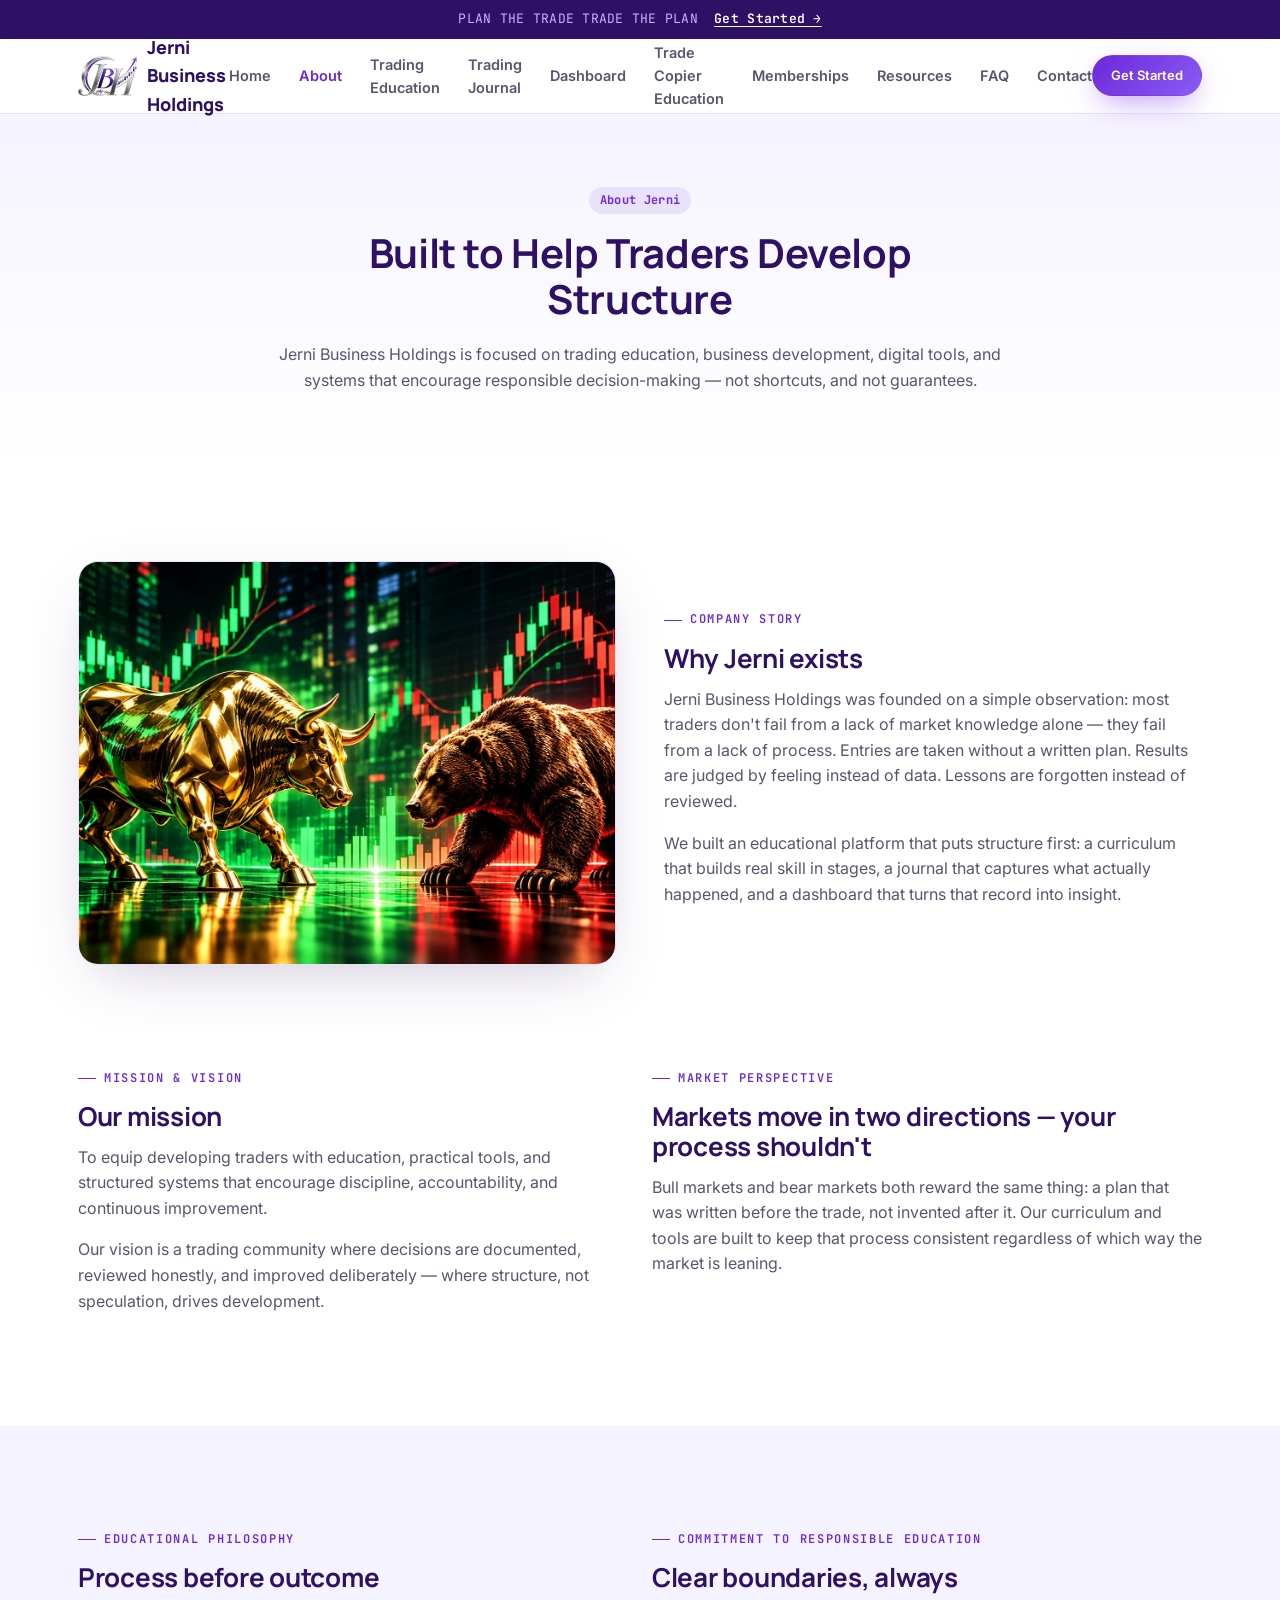
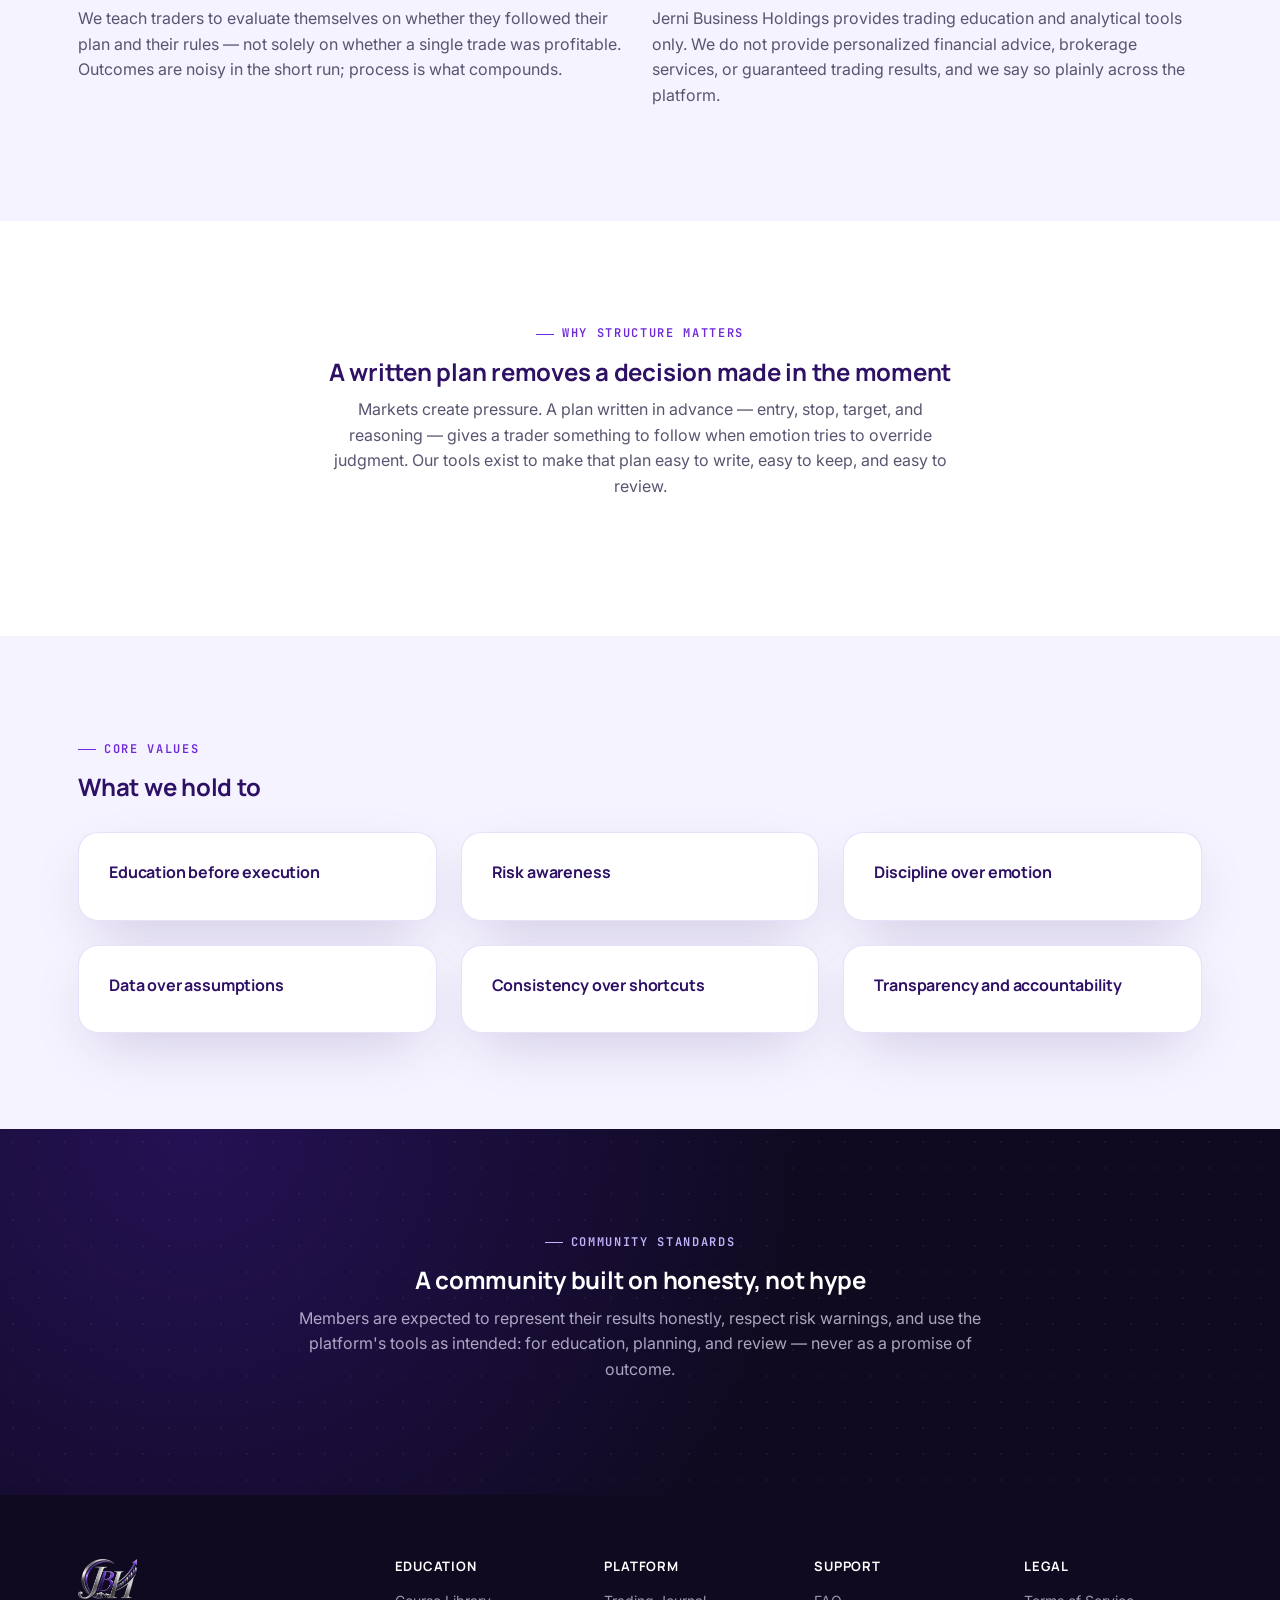
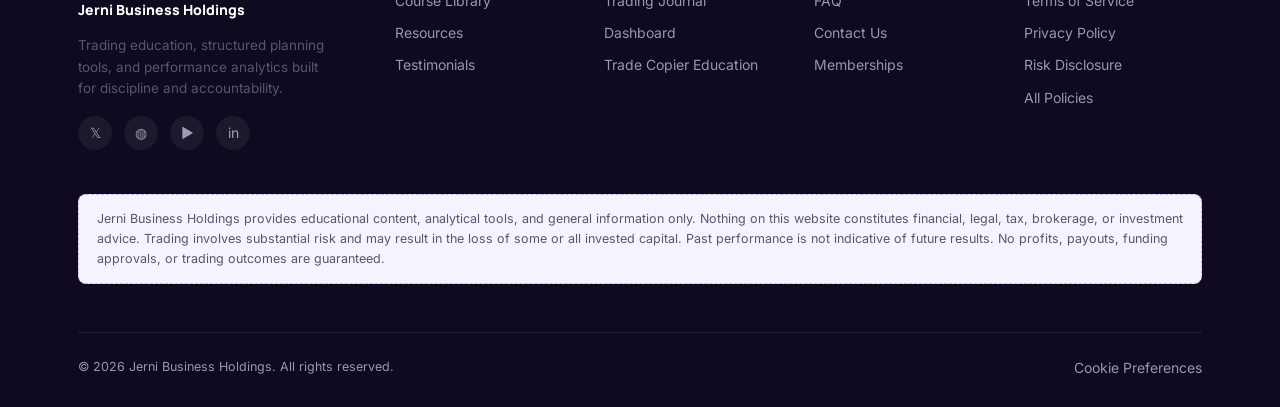
==== about.html @ 80db13e8 "first commit" ====
<!DOCTYPE html>
<html lang="en">
<head>
<meta charset="UTF-8">
<meta name="viewport" content="width=device-width, initial-scale=1.0">
<title>About | Jerni Business Holdings</title>
<link rel="icon" type="image/png" href="assets/logo-icon.png">
<link rel="preconnect" href="https://fonts.googleapis.com">
<link href="https://fonts.googleapis.com/css2?family=Manrope:wght@500;700;800&family=Inter:wght@400;500;600;700&family=JetBrains+Mono:wght@500;600;700&display=swap" rel="stylesheet">
<link rel="stylesheet" href="assets/style.css">
</head>
<body>
<div class="announce">PLAN THE TRADE TRADE THE PLAN <a href="memberships.html">Get Started →</a></div>
<header class="nav">
  <div class="wrap">
    <a href="index.html" class="brand"><img src="assets/logo-icon.png" alt="Jerni Business Holdings" class="brand-logo">Jerni Business Holdings</a>
    <nav class="nav-links">
      <a href="index.html">Home</a>
      <a href="about.html" class="active">About</a>
      <a href="education.html">Trading Education</a>
      <a href="journal.html">Trading Journal</a>
      <a href="dashboard.html">Dashboard</a>
      <a href="copier.html">Trade Copier Education</a>
      <a href="memberships.html">Memberships</a>
      <a href="resources.html">Resources</a>
      <a href="faq.html">FAQ</a>
      <a href="contact.html">Contact</a>
    </nav>
    <div class="nav-cta">
      <a href="memberships.html" class="btn btn-primary btn-sm">Get Started</a>
    </div>
    <button class="nav-toggle" aria-label="Menu"><span></span><span></span><span></span></button>
  </div>
</header>

<section class="page-hero">
  <div class="wrap max-w-lg center">
    <span class="tag">About Jerni</span>
    <h1 style="font-size:40px;">Built to Help Traders Develop Structure</h1>
    <p>Jerni Business Holdings is focused on trading education, business development, digital tools, and systems that encourage responsible decision-making — not shortcuts, and not guarantees.</p>
  </div>
</section>

<section class="section" style="padding-bottom:0;">
  <div class="wrap photo-split">
    <div class="photo-frame">
      <img src="assets/photos/photo-bull-bear.jpg" alt="Gold bull and bear statues facing off in front of candlestick price charts, symbolizing market sentiment">
    </div>
    <div>
      <span class="eyebrow">Company Story</span>
      <h2 style="font-size:26px;">Why Jerni exists</h2>
      <p>Jerni Business Holdings was founded on a simple observation: most traders don't fail from a lack of market knowledge alone — they fail from a lack of process. Entries are taken without a written plan. Results are judged by feeling instead of data. Lessons are forgotten instead of reviewed.</p>
      <p>We built an educational platform that puts structure first: a curriculum that builds real skill in stages, a journal that captures what actually happened, and a dashboard that turns that record into insight.</p>
    </div>
  </div>
</section>

<section class="section">
  <div class="wrap grid grid-2" style="align-items:start;">
    <div>
      <span class="eyebrow">Mission &amp; Vision</span>
      <h2 style="font-size:26px;">Our mission</h2>
      <p>To equip developing traders with education, practical tools, and structured systems that encourage discipline, accountability, and continuous improvement.</p>
      <p>Our vision is a trading community where decisions are documented, reviewed honestly, and improved deliberately — where structure, not speculation, drives development.</p>
    </div>
    <div>
      <span class="eyebrow">Market Perspective</span>
      <h2 style="font-size:26px;">Markets move in two directions — your process shouldn't</h2>
      <p>Bull markets and bear markets both reward the same thing: a plan that was written before the trade, not invented after it. Our curriculum and tools are built to keep that process consistent regardless of which way the market is leaning.</p>
    </div>
  </div>
</section>

<section class="section section-soft">
  <div class="wrap grid grid-2" style="align-items:start;">
    <div>
      <span class="eyebrow">Educational Philosophy</span>
      <h2 style="font-size:26px;">Process before outcome</h2>
      <p>We teach traders to evaluate themselves on whether they followed their plan and their rules — not solely on whether a single trade was profitable. Outcomes are noisy in the short run; process is what compounds.</p>
    </div>
    <div>
      <span class="eyebrow">Commitment to Responsible Education</span>
      <h2 style="font-size:26px;">Clear boundaries, always</h2>
      <p>Jerni Business Holdings provides trading education and analytical tools only. We do not provide personalized financial advice, brokerage services, or guaranteed trading results, and we say so plainly across the platform.</p>
    </div>
  </div>
</section>

<section class="section">
  <div class="wrap">
    <div class="center max-w" style="margin-bottom:40px;">
      <span class="eyebrow" style="justify-content:center;">Why Structure Matters</span>
      <h2>A written plan removes a decision made in the moment</h2>
      <p>Markets create pressure. A plan written in advance — entry, stop, target, and reasoning — gives a trader something to follow when emotion tries to override judgment. Our tools exist to make that plan easy to write, easy to keep, and easy to review.</p>
    </div>
  </div>
</section>

<section class="section section-soft">
  <div class="wrap">
    <span class="eyebrow">Core Values</span>
    <h2 style="margin-bottom:32px;">What we hold to</h2>
    <div class="grid grid-3">
      <div class="card reveal"><h3 style="font-size:16px;">Education before execution</h3></div>
      <div class="card reveal"><h3 style="font-size:16px;">Risk awareness</h3></div>
      <div class="card reveal"><h3 style="font-size:16px;">Discipline over emotion</h3></div>
      <div class="card reveal"><h3 style="font-size:16px;">Data over assumptions</h3></div>
      <div class="card reveal"><h3 style="font-size:16px;">Consistency over shortcuts</h3></div>
      <div class="card reveal"><h3 style="font-size:16px;">Transparency and accountability</h3></div>
    </div>
  </div>
</section>

<section class="section section-dark">
  <div class="wrap center max-w-lg">
    <span class="eyebrow" style="justify-content:center;">Community Standards</span>
    <h2>A community built on honesty, not hype</h2>
    <p>Members are expected to represent their results honestly, respect risk warnings, and use the platform's tools as intended: for education, planning, and review — never as a promise of outcome.</p>
  </div>
</section>

<footer class="footer">
  <div class="wrap">
    <div class="footer-grid">
      <div>
        <a href="index.html" class="brand" style="color:var(--white); margin-bottom:14px;"><img src="assets/logo-icon.png" alt="Jerni Business Holdings" class="brand-logo">Jerni Business Holdings</a>
        <p style="font-size:13.5px; max-width:260px;">Trading education, structured planning tools, and performance analytics built for discipline and accountability.</p>
        <div class="social-row"><a href="#">𝕏</a><a href="#">◍</a><a href="#">▶</a><a href="#">in</a></div>
      </div>
      <div><h4>Education</h4><a href="education.html">Course Library</a><a href="resources.html">Resources</a><a href="results.html">Testimonials</a></div>
      <div><h4>Platform</h4><a href="journal.html">Trading Journal</a><a href="dashboard.html">Dashboard</a><a href="copier.html">Trade Copier Education</a></div>
      <div><h4>Support</h4><a href="faq.html">FAQ</a><a href="contact.html">Contact Us</a><a href="memberships.html">Memberships</a></div>
      <div><h4>Legal</h4><a href="legal.html#terms">Terms of Service</a><a href="legal.html#privacy">Privacy Policy</a><a href="legal.html#risk">Risk Disclosure</a><a href="legal.html">All Policies</a></div>
    </div>
    <p class="disclaimer" style="margin-top:44px;">Jerni Business Holdings provides educational content, analytical tools, and general information only. Nothing on this website constitutes financial, legal, tax, brokerage, or investment advice. Trading involves substantial risk and may result in the loss of some or all invested capital. Past performance is not indicative of future results. No profits, payouts, funding approvals, or trading outcomes are guaranteed.</p>
    <div class="footer-bottom"><span>© 2026 Jerni Business Holdings. All rights reserved.</span><span><a href="#" style="display:inline;">Cookie Preferences</a></span></div>
  </div>
</footer>
<script src="assets/script.js"></script>
<style>.reveal{opacity:0; transform:translateY(16px); transition:opacity .6s ease, transform .6s ease;} .reveal.in{opacity:1; transform:none;}</style>
</body>
</html>
---- assets/style.css ----
/* ==========================================================================
   Jerni Business Holdings — Design System
   Palette, type, and components shared across every page.
   ========================================================================== */

:root {
  --primary: #6D28D9;
  --deep: #2E1065;
  --electric: #8B5CF6;
  --lavender: #C4B5FD;
  --soft-bg: #F5F3FF;
  --dark-bg: #0F0A1F;
  --white: #FFFFFF;
  --success: #22C55E;
  --warning: #F59E0B;
  --loss: #EF4444;

  --ink: #1A1330;
  --ink-soft: #5B5470;
  --line: rgba(109, 40, 217, 0.14);
  --line-dark: rgba(196, 181, 253, 0.14);

  --font-display: 'Manrope', 'Inter', sans-serif;
  --font-body: 'Inter', sans-serif;
  --font-mono: 'JetBrains Mono', ui-monospace, monospace;

  --radius-lg: 20px;
  --radius-md: 14px;
  --radius-sm: 8px;
  --shadow-soft: 0 20px 60px -20px rgba(46, 16, 101, 0.25);
  --container: 1180px;
}

@media (prefers-reduced-motion: reduce) {
  *, *::before, *::after { animation-duration: 0.001ms !important; animation-iteration-count: 1 !important; transition-duration: 0.001ms !important; scroll-behavior: auto !important; }
}

* { box-sizing: border-box; }
html { scroll-behavior: smooth; }
body {
  margin: 0;
  font-family: var(--font-body);
  color: var(--ink);
  background: var(--white);
  -webkit-font-smoothing: antialiased;
  line-height: 1.6;
}
h1, h2, h3, h4 {
  font-family: var(--font-display);
  color: var(--deep);
  line-height: 1.15;
  margin: 0 0 0.5em;
  letter-spacing: -0.01em;
}
p { margin: 0 0 1em; color: var(--ink-soft); }
a { color: inherit; text-decoration: none; }
img { max-width: 100%; display: block; }
ul { padding: 0; margin: 0; list-style: none; }
.mono { font-family: var(--font-mono); }

.wrap {
  max-width: var(--container);
  margin: 0 auto;
  padding: 0 28px;
}

.eyebrow {
  display: inline-flex;
  align-items: center;
  gap: 8px;
  font-family: var(--font-mono);
  font-size: 12px;
  letter-spacing: 0.14em;
  text-transform: uppercase;
  color: var(--primary);
  font-weight: 600;
  margin-bottom: 14px;
}
.eyebrow::before {
  content: "";
  width: 18px;
  height: 1px;
  background: var(--primary);
}
.section-dark .eyebrow { color: var(--lavender); }
.section-dark .eyebrow::before { background: var(--lavender); }

/* Buttons */
.btn {
  display: inline-flex;
  align-items: center;
  justify-content: center;
  gap: 8px;
  font-family: var(--font-body);
  font-weight: 600;
  font-size: 15px;
  padding: 13px 26px;
  border-radius: 999px;
  border: 1px solid transparent;
  cursor: pointer;
  transition: transform 0.2s ease, box-shadow 0.2s ease, background 0.2s ease, color .2s ease;
  white-space: nowrap;
}
.btn-primary {
  background: linear-gradient(135deg, var(--primary), var(--electric));
  color: var(--white);
  box-shadow: 0 10px 30px -8px rgba(109, 40, 217, 0.55);
}
.btn-primary:hover { transform: translateY(-2px); box-shadow: 0 16px 36px -8px rgba(109, 40, 217, 0.65); }
.btn-outline {
  background: transparent;
  border-color: rgba(109, 40, 217, 0.35);
  color: var(--primary);
}
.btn-outline:hover { background: rgba(109, 40, 217, 0.08); transform: translateY(-2px); }
.section-dark .btn-outline { border-color: rgba(196, 181, 253, 0.4); color: var(--lavender); }
.section-dark .btn-outline:hover { background: rgba(196, 181, 253, 0.1); }
.btn-ghost-light { background: rgba(255,255,255,0.08); color: var(--white); border-color: rgba(255,255,255,0.2); }
.btn-sm { padding: 9px 18px; font-size: 13px; }
.btn-block { width: 100%; }

/* Announcement bar */
.announce {
  background: var(--deep);
  color: var(--lavender);
  font-size: 13px;
  text-align: center;
  padding: 9px 16px;
  font-family: var(--font-mono);
  letter-spacing: 0.02em;
}
.announce a { color: var(--white); text-decoration: underline; text-underline-offset: 3px; margin-left: 8px; font-weight: 600; }

/* Nav */
.nav {
  position: sticky;
  top: 0;
  z-index: 100;
  background: rgba(255, 255, 255, 0.85);
  backdrop-filter: blur(14px);
  border-bottom: 1px solid var(--line);
}
.nav .wrap { display: flex; align-items: center; justify-content: space-between; height: 74px; }
.brand { display: flex; align-items: center; gap: 10px; font-family: var(--font-display); font-weight: 800; font-size: 18px; color: var(--deep); }
.brand-mark {
  width: 32px; height: 32px; border-radius: 9px;
  background: linear-gradient(135deg, var(--primary), var(--electric));
  position: relative;
  box-shadow: 0 6px 16px -4px rgba(109,40,217,.6);
}
.brand-mark::after {
  content: "";
  position: absolute; inset: 8px 6px;
  border-left: 2px solid var(--white);
  border-bottom: 2px solid var(--white);
  clip-path: polygon(0 100%, 0 55%, 30% 55%, 45% 30%, 65% 45%, 100% 0, 100% 100%);
  background: var(--white);
  opacity: .95;
}
.brand-logo { height: 40px; width: auto; display: block; }
.footer .brand-logo { height: 40px; }
.nav-links { display: flex; align-items: center; gap: 28px; }
.nav-links a { font-size: 14.5px; font-weight: 600; color: var(--ink-soft); transition: color .2s; }
.nav-links a:hover, .nav-links a.active { color: var(--primary); }
.nav-cta { display: flex; align-items: center; gap: 12px; }
.nav-toggle { display: none; background: none; border: none; cursor: pointer; }
.nav-toggle span { display: block; width: 22px; height: 2px; background: var(--deep); margin: 5px 0; border-radius: 2px; }

@media (max-width: 980px) {
  .nav-links { position: fixed; top: 74px; left: 0; right: 0; background: var(--white); flex-direction: column; padding: 20px 28px; gap: 18px; border-bottom: 1px solid var(--line); transform: translateY(-130%); transition: transform .3s ease; }
  .nav-links.open { transform: translateY(0); }
  .nav-toggle { display: block; }
  .nav-cta .btn-outline { display: none; }
}

/* Sections */
.section { padding: 96px 0; }
.section-tight { padding: 64px 0; }
.section-soft { background: var(--soft-bg); }
.section-dark { background: radial-gradient(circle at 15% 0%, #241154 0%, var(--dark-bg) 55%); color: #E7E1FB; position: relative; overflow: hidden; }
.section-dark h1, .section-dark h2, .section-dark h3 { color: var(--white); }
.section-dark p { color: rgba(231, 225, 251, 0.72); }
.section-dark::before {
  content: "";
  position: absolute; inset: 0;
  background-image: radial-gradient(rgba(196,181,253,0.16) 1px, transparent 1px);
  background-size: 26px 26px;
  opacity: .35;
  pointer-events: none;
}

/* Hero background video (scoped to the homepage hero only) */
.hero-video-section { z-index: 0; }
.hero-bg-video {
  position: absolute; inset: 0;
  width: 100%; height: 100%;
  object-fit: cover;
  z-index: 0;
}
.hero-video-overlay {
  position: absolute; inset: 0;
  background: linear-gradient(180deg, rgba(15,10,31,.38) 0%, rgba(15,10,31,.42) 45%, var(--dark-bg) 100%);
  z-index: 1;
}
.hero-video-section h1,
.hero-video-section > .wrap p,
.hero-video-section .eyebrow {
  text-shadow: 0 2px 18px rgba(0,0,0,.65), 0 1px 3px rgba(0,0,0,.5);
}
.hero-video-section > .wrap,
.hero-video-section > .curve-divider { position: relative; z-index: 2; }

.center { text-align: center; }
.max-w { max-width: 640px; margin: 0 auto; }
.max-w-lg { max-width: 780px; margin: 0 auto; }

/* Glass card */
.glass {
  background: rgba(255, 255, 255, 0.06);
  border: 1px solid rgba(196, 181, 253, 0.18);
  border-radius: var(--radius-lg);
  backdrop-filter: blur(18px);
}
.card {
  background: var(--white);
  border: 1px solid var(--line);
  border-radius: var(--radius-lg);
  padding: 30px;
  box-shadow: var(--shadow-soft);
  transition: transform .25s ease, box-shadow .25s ease, border-color .25s ease;
}
.card:hover { transform: translateY(-6px); border-color: rgba(109,40,217,0.4); box-shadow: 0 26px 60px -18px rgba(46,16,101,0.3); }

/* Editorial photography — split layout (image beside text) */
.photo-split {
  display: grid;
  grid-template-columns: 1fr 1fr;
  gap: 48px;
  align-items: center;
}
.photo-split .photo-frame {
  border-radius: var(--radius-lg);
  overflow: hidden;
  box-shadow: var(--shadow-soft);
  border: 1px solid var(--line);
  aspect-ratio: 4 / 3;
}
.photo-split .photo-frame img {
  width: 100%;
  height: 100%;
  object-fit: cover;
  display: block;
}
.photo-split.reverse { direction: rtl; }
.photo-split.reverse > * { direction: ltr; }
@media (max-width: 760px) { .photo-split { grid-template-columns: 1fr; gap: 24px; } }

/* Editorial photography — full-width banner with caption overlay */
.photo-banner {
  position: relative;
  border-radius: var(--radius-lg);
  overflow: hidden;
  box-shadow: var(--shadow-soft);
}
.photo-banner img {
  width: 100%;
  height: 100%;
  max-height: 420px;
  object-fit: cover;
  display: block;
}
.photo-banner .photo-caption {
  position: absolute;
  inset: auto 0 0 0;
  padding: 36px 40px;
  background: linear-gradient(180deg, rgba(15,10,31,0) 0%, rgba(15,10,31,.82) 90%);
  color: var(--white);
}
.photo-banner .photo-caption h3 { color: var(--white); margin-bottom: 4px; font-size: 22px; }
.photo-banner .photo-caption p { color: rgba(245,243,255,.82); margin: 0; font-size: 14px; max-width: 520px; }

/* Grids */
.grid { display: grid; gap: 24px; }
.grid-2 { grid-template-columns: repeat(2, 1fr); }
.grid-3 { grid-template-columns: repeat(3, 1fr); }
.grid-4 { grid-template-columns: repeat(4, 1fr); }
@media (max-width: 900px) { .grid-3, .grid-4 { grid-template-columns: repeat(2, 1fr); } }
@media (max-width: 640px) { .grid-2, .grid-3, .grid-4 { grid-template-columns: 1fr; } }

/* Badges / tags */
.tag {
  display: inline-block;
  font-size: 12px;
  font-weight: 700;
  padding: 4px 11px;
  border-radius: 999px;
  background: rgba(109, 40, 217, 0.1);
  color: var(--primary);
  font-family: var(--font-mono);
  letter-spacing: 0.03em;
}
.tag-green { background: rgba(34,197,94,0.12); color: #15803d; }
.tag-gold { background: rgba(245,158,11,0.14); color: #92610a; }

/* Stat */
.stat-num {
  font-family: var(--font-mono);
  font-weight: 700;
  font-size: 34px;
  color: var(--white);
  display: block;
}
.stat-label { font-size: 13px; color: rgba(231,225,251,0.65); }
.stat-num.pos { color: var(--success); }
.stat-num.neg { color: var(--loss); }

/* Disclaimer strip */
.disclaimer {
  font-size: 12.5px;
  color: var(--ink-soft);
  background: var(--soft-bg);
  border: 1px dashed rgba(109,40,217,0.3);
  border-radius: var(--radius-sm);
  padding: 14px 18px;
}
.section-dark .disclaimer { background: rgba(255,255,255,0.04); color: rgba(231,225,251,0.65); border-color: rgba(196,181,253,0.25); }

/* Footer */
.footer { background: var(--dark-bg); color: rgba(231,225,251,0.65); padding: 64px 0 28px; }
.footer h4 { color: var(--white); font-size: 13px; letter-spacing: .06em; text-transform: uppercase; margin-bottom: 16px; }
.footer a { color: rgba(231,225,251,0.65); font-size: 14px; display: block; margin-bottom: 10px; transition: color .2s; }
.footer a:hover { color: var(--lavender); }
.footer-grid { display: grid; grid-template-columns: 1.6fr 1fr 1fr 1fr 1fr; gap: 32px; }
@media (max-width: 900px) { .footer-grid { grid-template-columns: repeat(2,1fr); } }
.footer-bottom { border-top: 1px solid rgba(196,181,253,0.12); margin-top: 48px; padding-top: 24px; display: flex; justify-content: space-between; flex-wrap: wrap; gap: 12px; font-size: 12.5px; }
.social-row { display: flex; gap: 12px; margin-top: 16px; }
.social-row a { width: 34px; height: 34px; border-radius: 50%; background: rgba(255,255,255,0.06); display: flex; align-items: center; justify-content: center; margin: 0; }

/* Form elements */
.field { margin-bottom: 18px; }
.field label { display: block; font-size: 13px; font-weight: 700; color: var(--deep); margin-bottom: 6px; }
.field input, .field select, .field textarea {
  width: 100%;
  padding: 12px 14px;
  border-radius: var(--radius-sm);
  border: 1.5px solid var(--line);
  font-family: var(--font-body);
  font-size: 14.5px;
  background: var(--white);
  color: var(--ink);
  transition: border-color .2s;
}
.field input:focus, .field select:focus, .field textarea:focus { outline: none; border-color: var(--primary); }
.field-check { display: flex; align-items: flex-start; gap: 10px; font-size: 13.5px; color: var(--ink-soft); }
.field-check input { width: auto; margin-top: 3px; }

/* Utility */
.flex { display: flex; }
.flex-between { display: flex; align-items: center; justify-content: space-between; }
.gap-8 { gap: 8px; } .gap-12 { gap: 12px; } .gap-16 { gap: 16px; }
.mt-0 { margin-top: 0; } .mb-0 { margin-bottom: 0; }
.hidden { display: none !important; }

/* Accordion (FAQ) */
.accordion-item { border-bottom: 1px solid var(--line); }
.accordion-head { display: flex; justify-content: space-between; align-items: center; padding: 20px 0; cursor: pointer; font-weight: 700; color: var(--deep); }
.accordion-head .plus { transition: transform .25s; font-size: 20px; color: var(--primary); }
.accordion-item.open .plus { transform: rotate(45deg); }
.accordion-body { max-height: 0; overflow: hidden; transition: max-height .3s ease; }
.accordion-item.open .accordion-body { max-height: 400px; }
.accordion-body p { padding-bottom: 18px; }

/* Page hero (inner pages) */
.page-hero { padding: 72px 0 56px; background: linear-gradient(180deg, var(--soft-bg), var(--white)); }
.page-hero .tag { margin-bottom: 16px; }

/* Table (pricing feature compare) */
table.compare { width: 100%; border-collapse: collapse; font-size: 14px; }
table.compare th, table.compare td { padding: 12px 14px; border-bottom: 1px solid var(--line); text-align: left; }
table.compare th { font-family: var(--font-display); color: var(--deep); }

/* Equity curve divider (signature motif) */
.curve-divider { width: 100%; height: 46px; overflow: hidden; }
.curve-divider svg { width: 100%; height: 100%; display: block; }

/* Progress bar */
.progress { height: 8px; border-radius: 999px; background: rgba(109,40,217,0.1); overflow: hidden; }
.progress > div { height: 100%; background: linear-gradient(90deg, var(--primary), var(--electric)); border-radius: 999px; }
.section-dark .progress { background: rgba(255,255,255,0.08); }

/* Pricing toggle */
.toggle-row { display: inline-flex; align-items: center; gap: 12px; background: rgba(109,40,217,0.08); padding: 6px; border-radius: 999px; }
.toggle-row button { border: none; background: transparent; padding: 8px 18px; border-radius: 999px; font-weight: 700; font-size: 13.5px; cursor: pointer; color: var(--ink-soft); }
.toggle-row button.active { background: var(--white); color: var(--primary); box-shadow: 0 4px 12px rgba(46,16,101,0.12); }
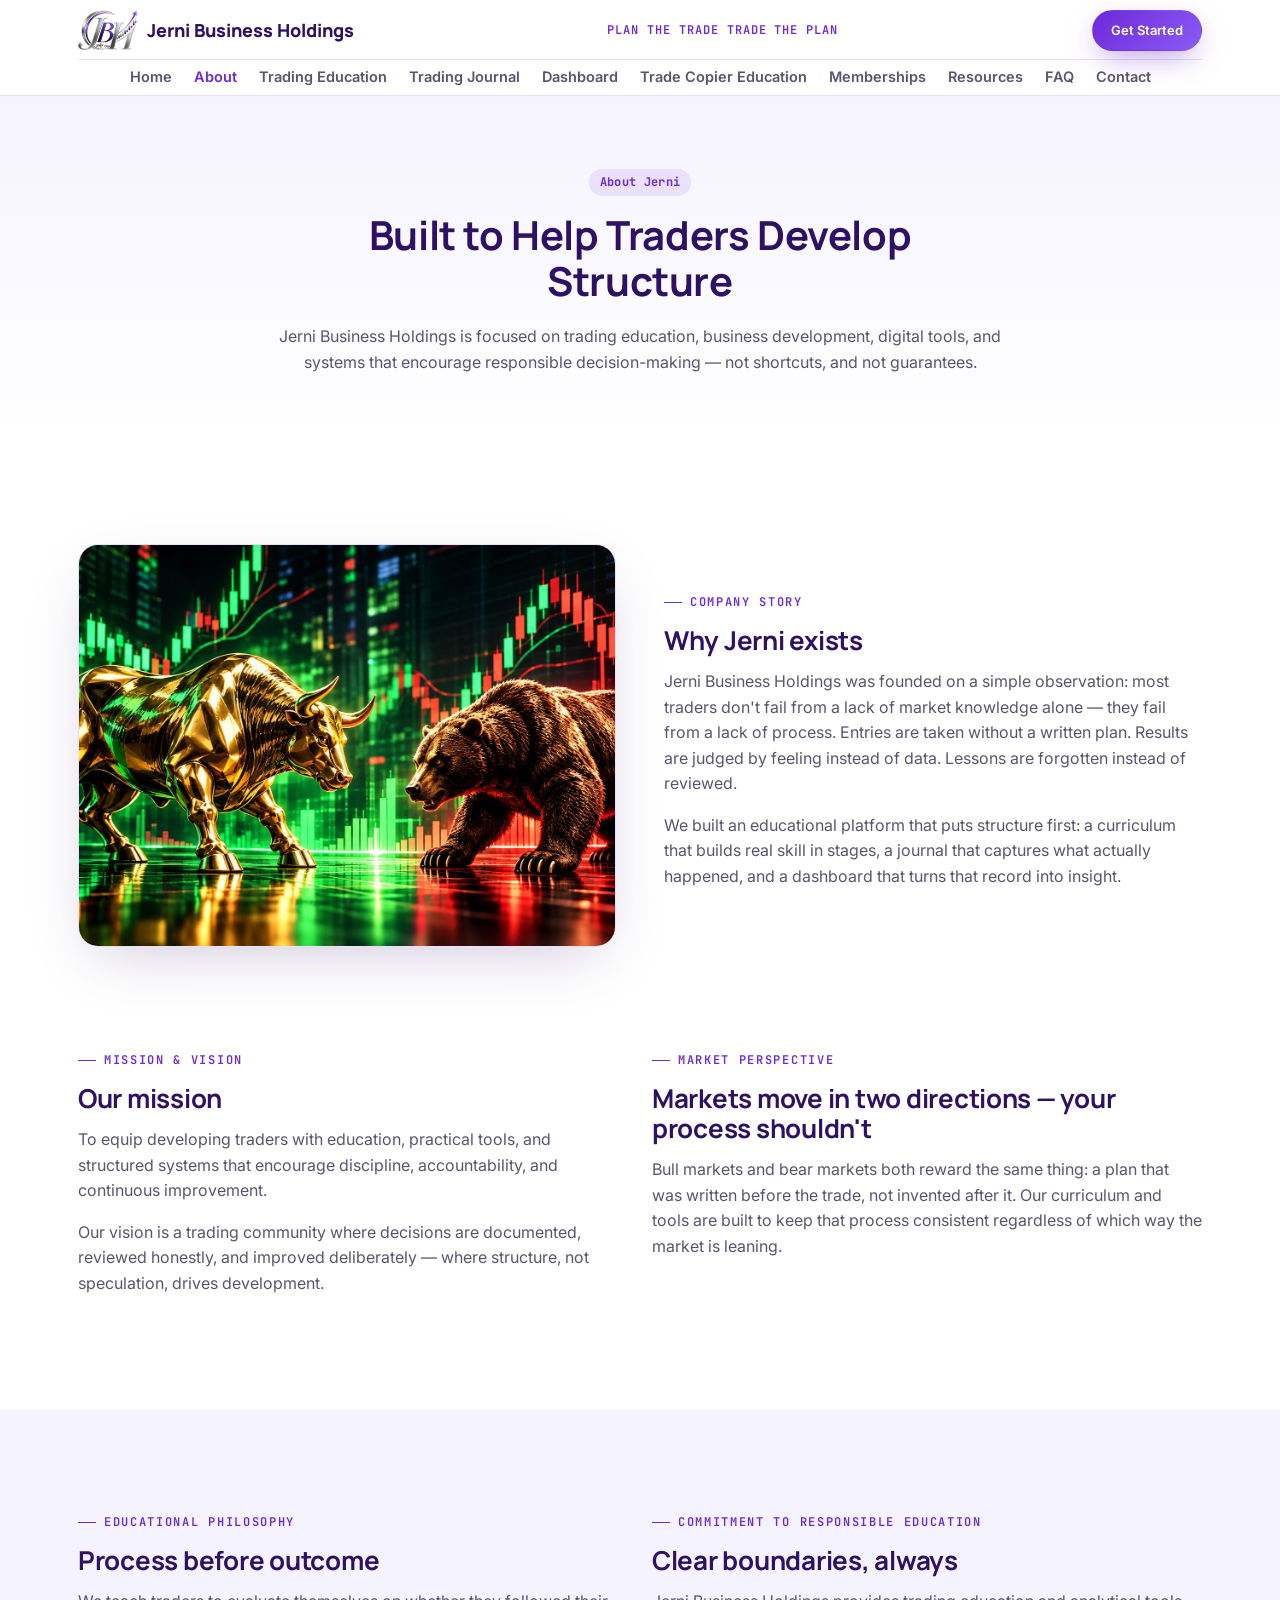
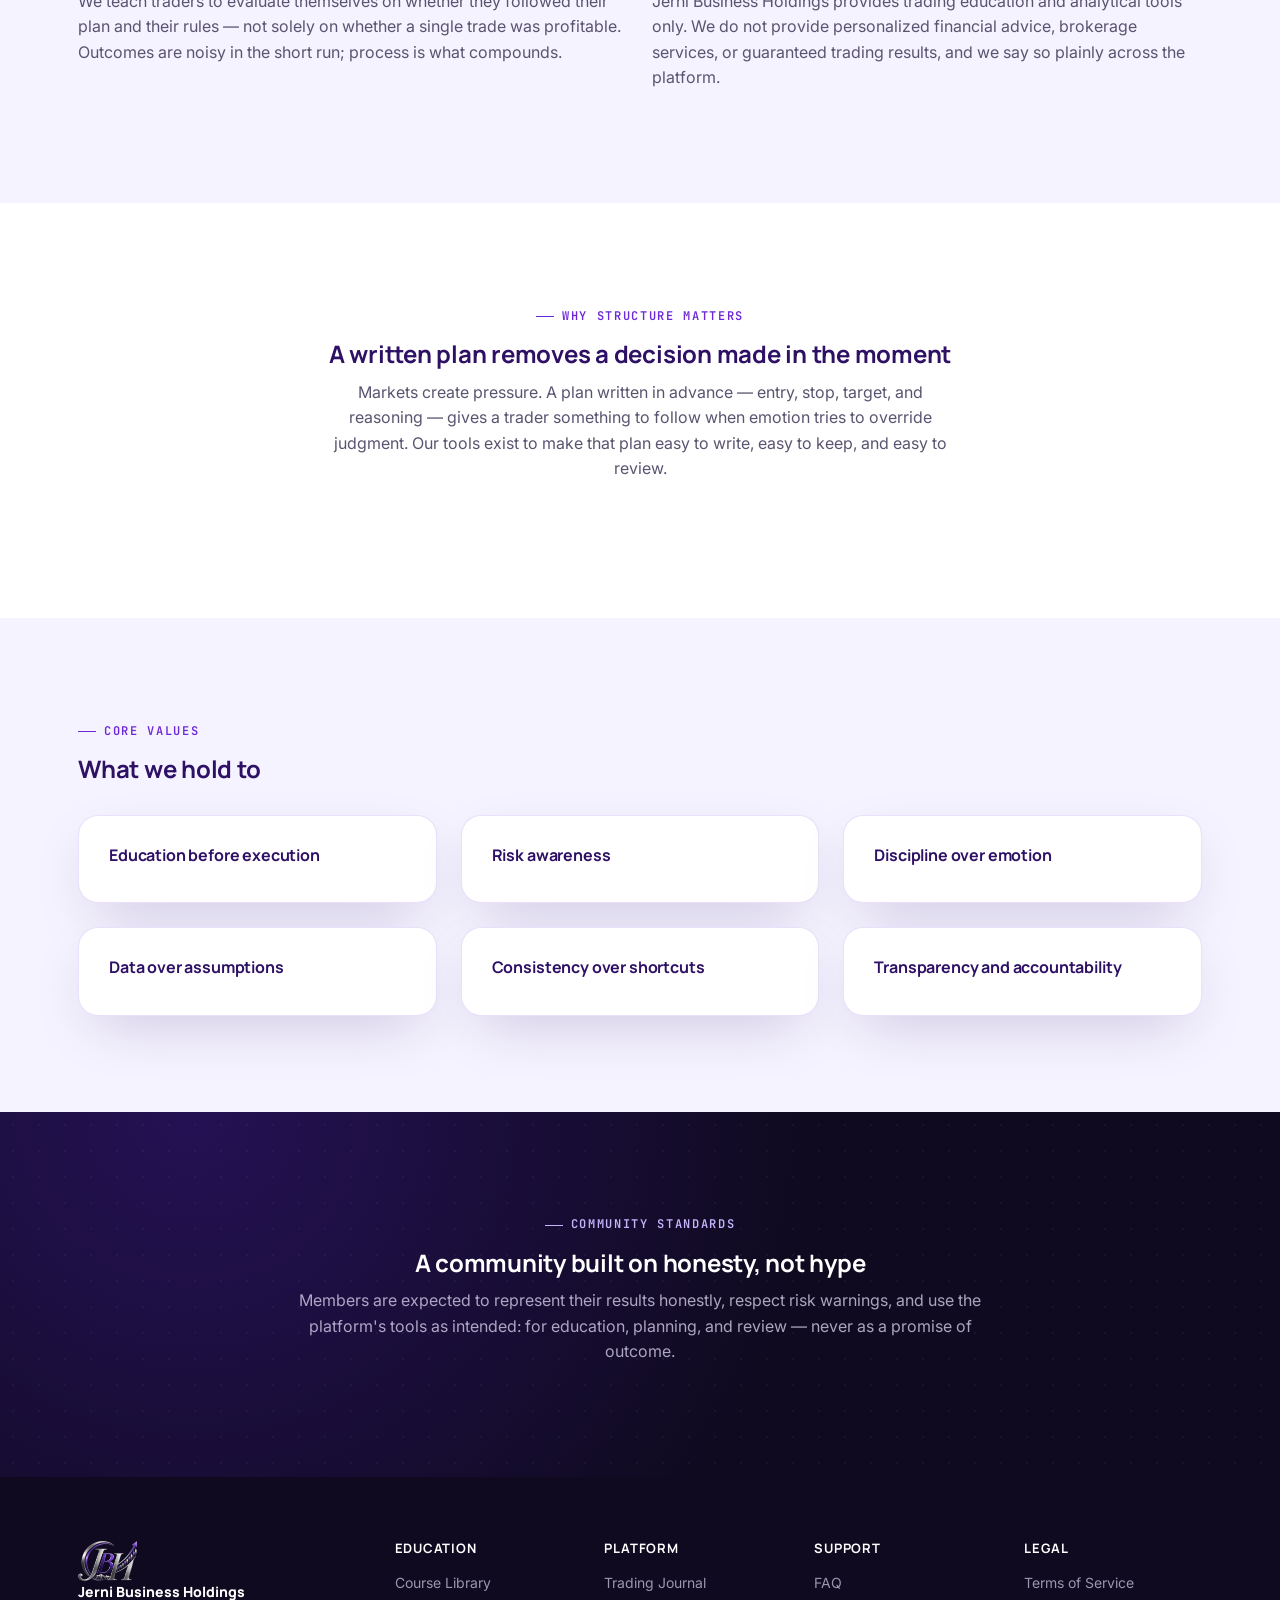
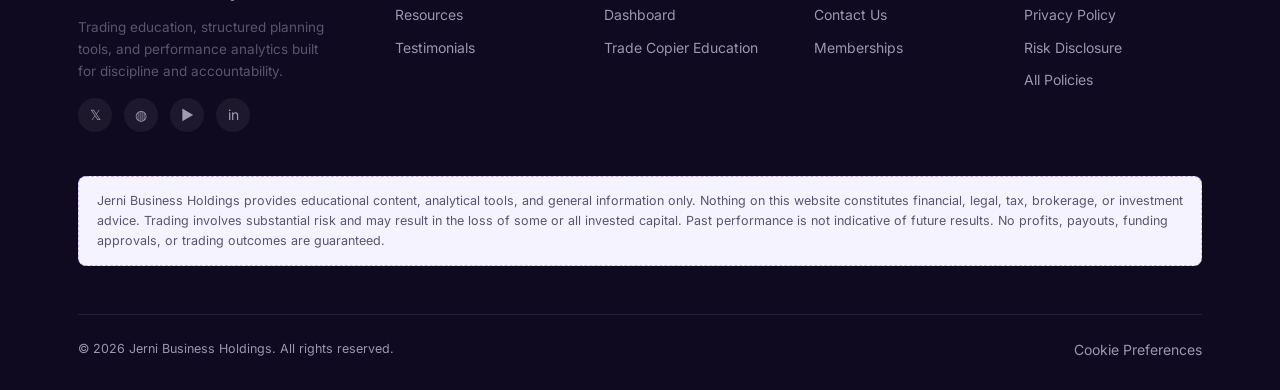
==== commit 85012516: "first commit" ====
--- a/about.html
+++ b/about.html
@@ -10,10 +10,10 @@
 <link rel="stylesheet" href="assets/style.css">
 </head>
 <body>
-<div class="announce">PLAN THE TRADE TRADE THE PLAN <a href="memberships.html">Get Started →</a></div>
 <header class="nav">
   <div class="wrap">
     <a href="index.html" class="brand"><img src="assets/logo-icon.png" alt="Jerni Business Holdings" class="brand-logo">Jerni Business Holdings</a>
+    <span class="nav-tagline">PLAN THE TRADE TRADE THE PLAN</span>
     <nav class="nav-links">
       <a href="index.html">Home</a>
       <a href="about.html" class="active">About</a>
--- a/assets/style.css
+++ b/assets/style.css
@@ -140,8 +140,29 @@
   backdrop-filter: blur(14px);
   border-bottom: 1px solid var(--line);
 }
-.nav .wrap { display: flex; align-items: center; justify-content: space-between; height: 74px; }
+.nav .wrap {
+  display: flex;
+  flex-wrap: wrap;
+  align-items: center;
+  justify-content: space-between;
+  height: auto;
+  padding-top: 10px;
+  padding-bottom: 0;
+}
 .brand { display: flex; align-items: center; gap: 10px; font-family: var(--font-display); font-weight: 800; font-size: 18px; color: var(--deep); }
+.nav .brand { order: 1; white-space: nowrap; flex-shrink: 0; line-height: 1; }
+.nav-tagline {
+  order: 2;
+  flex: 1;
+  text-align: center;
+  font-family: var(--font-mono);
+  font-size: 12px;
+  font-weight: 600;
+  letter-spacing: 0.08em;
+  color: var(--primary);
+  white-space: nowrap;
+  padding: 0 16px;
+}
 .brand-mark {
   width: 32px; height: 32px; border-radius: 9px;
   background: linear-gradient(135deg, var(--primary), var(--electric));
@@ -159,16 +180,30 @@
 }
 .brand-logo { height: 40px; width: auto; display: block; }
 .footer .brand-logo { height: 40px; }
-.nav-links { display: flex; align-items: center; gap: 28px; }
-.nav-links a { font-size: 14.5px; font-weight: 600; color: var(--ink-soft); transition: color .2s; }
+.nav-links {
+  order: 4;
+  flex: 1 0 100%;
+  display: flex;
+  align-items: center;
+  justify-content: center;
+  flex-wrap: wrap;
+  gap: 8px 22px;
+  padding: 8px 0 10px;
+  margin-top: 8px;
+  border-top: 1px solid var(--line);
+}
+.nav-links a { font-size: 14.5px; font-weight: 600; line-height: 1.2; white-space: nowrap; color: var(--ink-soft); transition: color .2s; }
 .nav-links a:hover, .nav-links a.active { color: var(--primary); }
-.nav-cta { display: flex; align-items: center; gap: 12px; }
-.nav-toggle { display: none; background: none; border: none; cursor: pointer; }
+.nav-cta { order: 3; display: flex; align-items: center; gap: 12px; }
+.nav-toggle { order: 3; display: none; background: none; border: none; cursor: pointer; }
 .nav-toggle span { display: block; width: 22px; height: 2px; background: var(--deep); margin: 5px 0; border-radius: 2px; }
 
 @media (max-width: 980px) {
-  .nav-links { position: fixed; top: 74px; left: 0; right: 0; background: var(--white); flex-direction: column; padding: 20px 28px; gap: 18px; border-bottom: 1px solid var(--line); transform: translateY(-130%); transition: transform .3s ease; }
+  .nav .wrap { padding-top: 0; padding-bottom: 0; height: 74px; flex-wrap: nowrap; }
+  .nav-links { position: fixed; top: 74px; left: 0; right: 0; order: 4; flex: none; background: var(--white); flex-direction: column; align-items: flex-start; padding: 20px 28px; gap: 18px; margin-top: 0; border-top: none; border-bottom: 1px solid var(--line); transform: translateY(-130%); transition: transform .3s ease; }
+  .nav-links a { white-space: normal; }
   .nav-links.open { transform: translateY(0); }
+  .nav-tagline { display: none; }
   .nav-toggle { display: block; }
   .nav-cta .btn-outline { display: none; }
 }
